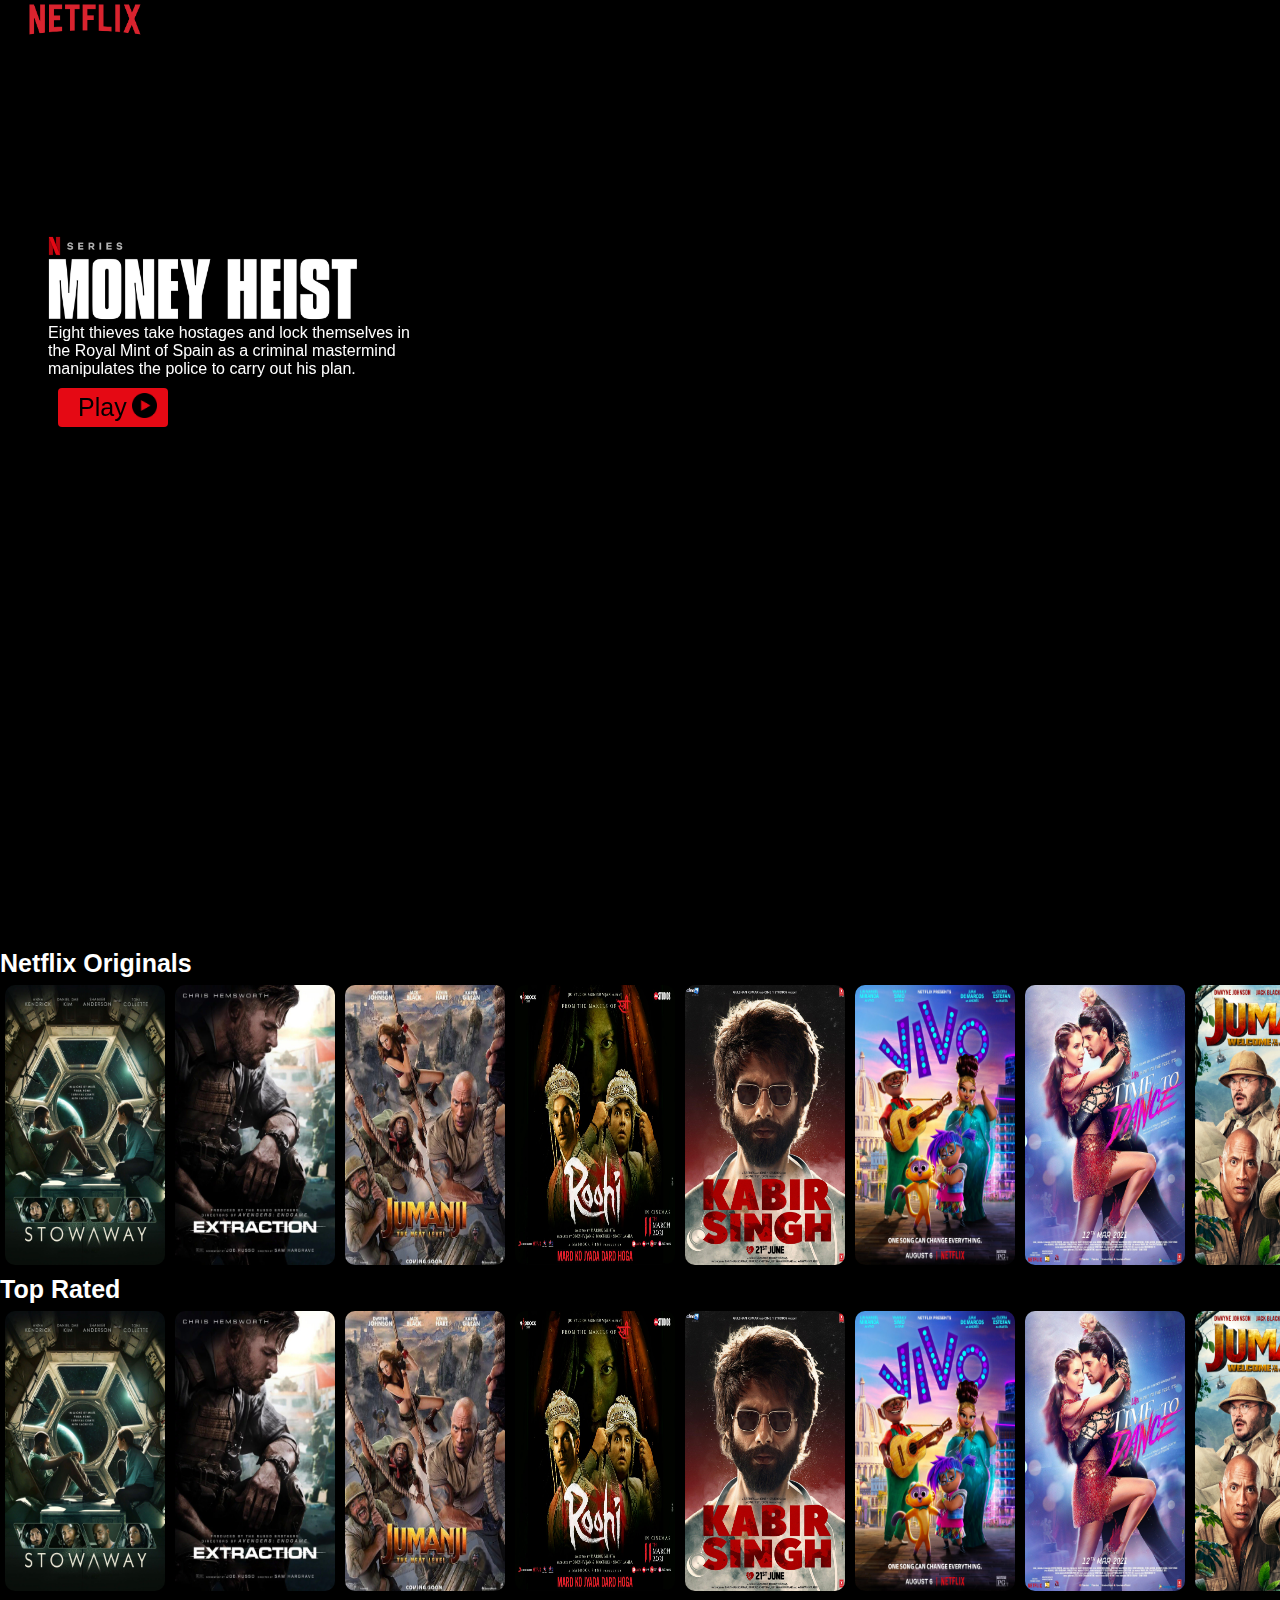
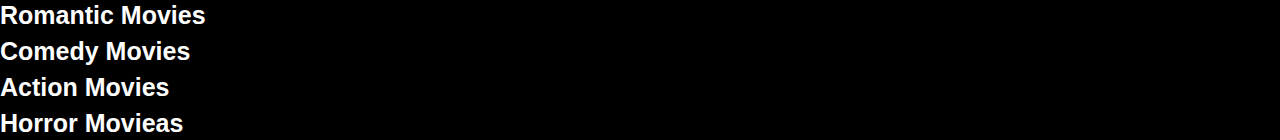
==== moviezone.html @ c8b468e3 "Netflix Clone Project" ====
<!DOCTYPE html>
<html lang="en">
<head>
    <meta charset="UTF-8">
    <meta http-equiv="X-UA-Compatible" content="IE=edge">
    <meta name="viewport" content="width=device-width, initial-scale=1.0">
    <!-- <title>Movie Area</title> -->
    <title>Netflix India – Watch TV Shows Online, Watch Movies Online</title>
    <link rel="icon" href="assets/icon.ico">
    <link rel="stylesheet" href="moviezone.css">
</head>
<body>
    <section class="container">
        <div class="head">
            <img src="assets/Netflix_Logo.png" alt="Logo">
        </div>
    </section>

    <div class="home-image">
        <div class="home-image-text">
            <img class="money" src="assets/monetharis.png" alt="">
            <p>
                Eight thieves take hostages and lock themselves in the Royal Mint of Spain as a criminal mastermind manipulates the police to carry out his plan.
            </p>

            <a style="text-decoration: none;" href="assets/MoneyH.mp4">
            <p class="play-button">Play
                <img src="assets/play.png" alt="">
            </p>
            </a>
        </div>
    </div>

    <div class="original">
        <h3>Netflix Originals</h3>
        <div class="NO">
            <img src="assets/poster10.jfif" alt="">
            <img src="assets/poster11.jfif" alt="">
            <img src="assets/poster12.png" alt="">
            <img src="assets/poster13.jpg" alt="">
            <img src="assets/poster14.jpg" alt="">
            <img src="assets/poster15.jpg" alt="">
            <img src="assets/poster16.jpg" alt="">
            <img src="assets/poster17.jpg" alt="">

            <img src="assets/poster10.jfif" alt="">
            <img src="assets/poster11.jfif" alt="">
            <img src="assets/poster12.png" alt="">
            <img src="assets/poster13.jpg" alt="">
            <img src="assets/poster14.jpg" alt="">
            <img src="assets/poster15.jpg" alt="">
            <img src="assets/poster16.jpg" alt="">
            <img src="assets/poster17.jpg" alt="">
        </div>
    </div>

    <div>
        <h3>Top Rated</h3>
        <div class="TR">
            <img src="assets/poster10.jfif" alt="">
            <img src="assets/poster11.jfif" alt="">
            <img src="assets/poster12.png" alt="">
            <img src="assets/poster13.jpg" alt="">
            <img src="assets/poster14.jpg" alt="">
            <img src="assets/poster15.jpg" alt="">
            <img src="assets/poster16.jpg" alt="">
            <img src="assets/poster17.jpg" alt="">

            <img src="assets/poster10.jfif" alt="">
            <img src="assets/poster11.jfif" alt="">
            <img src="assets/poster12.png" alt="">
            <img src="assets/poster13.jpg" alt="">
            <img src="assets/poster14.jpg" alt="">
            <img src="assets/poster15.jpg" alt="">
            <img src="assets/poster16.jpg" alt="">
            <img src="assets/poster17.jpg" alt="">
        </div>
    </div>

    <div>
        <h3>Romantic Movies</h3>
        <div class="RM">

        </div>
    </div>

    <div>
        <h3>Comedy Movies</h3>
        <div class="CM">
            
        </div>
    </div>

    <div>
        <h3>Action Movies</h3>
        <div class="AM">
           
        </div>
    </div>

    <div>
        <h3>Horror Movieas</h3>
        <div class="HM">

        </div>
    </div>
    

</body>
</html>
---- moviezone.css ----
*{
    margin: 0 ;
    padding: 0 ;
}

body{
    font-family: Arial, Helvetica, sans-serif;
    background-color: black;
}

.container{
    display: flex;
    margin: 5px;
}

.head img{
    position: relative;
    width: 11%;
    z-index: 1;
    margin-left: 10px;
    margin-top: -15px;
    margin-bottom: -14px;
}

.home-image{
    background-image: url(assets/hoome.jpg);
    background-position: center;
    background-repeat: no-repeat;
    background-size: cover;
    width: 98%;
    height: 100vh;
    border-radius: 20px;
    position: relative;
    filter: brightness();
}

.home-image-text{
    color: #fff;
    position: relative;
    width: 30%;
    top: 12rem;
    left: 3rem;
    z-index: 1;
}

.money{
    width: 100%;
    height: auto;
}

.play-button{
    background-color: #E50914;
    color: #000;
    border-radius:4px;
    width: 70px;
    padding: 5px 20px 5px;
    font-size: 25px;
    margin: 10px;
}

.play-button img{
    margin-top: 0px;
    padding-left: 5px;
    width: 25px;
    position: absolute;
}

h3{
    color: #fff;
    margin-top: 5px;
    font-size: 25px;
}
.NO,
.TR,
.RM,
.CM,
.AM,
.HM{
    display: flex;
    overflow-y: hidden;
    /* height: 55vh; */
    padding-top: 2px;
    margin-left: 0px;
    /* margin-bottom: -50px; */
}

.NO img,
.TR img,
.RM img,
.CM img,
.AM img,
.HM img{
    margin: 5px;
    width: 160px;
    height: 280px;
    border-radius: 10px;
}

.original .NO img:hover{
    transform: scale(1.1);
    transition: 0.4s ease-in-out;
    transition-delay: 0.1s;
    filter: brightness(70%);
}




html{
    overflow: scroll;
    overflow-x: hidden;
}

::-webkit-scrollbar{
    /* width: 0px; */
    background: transparent;
}
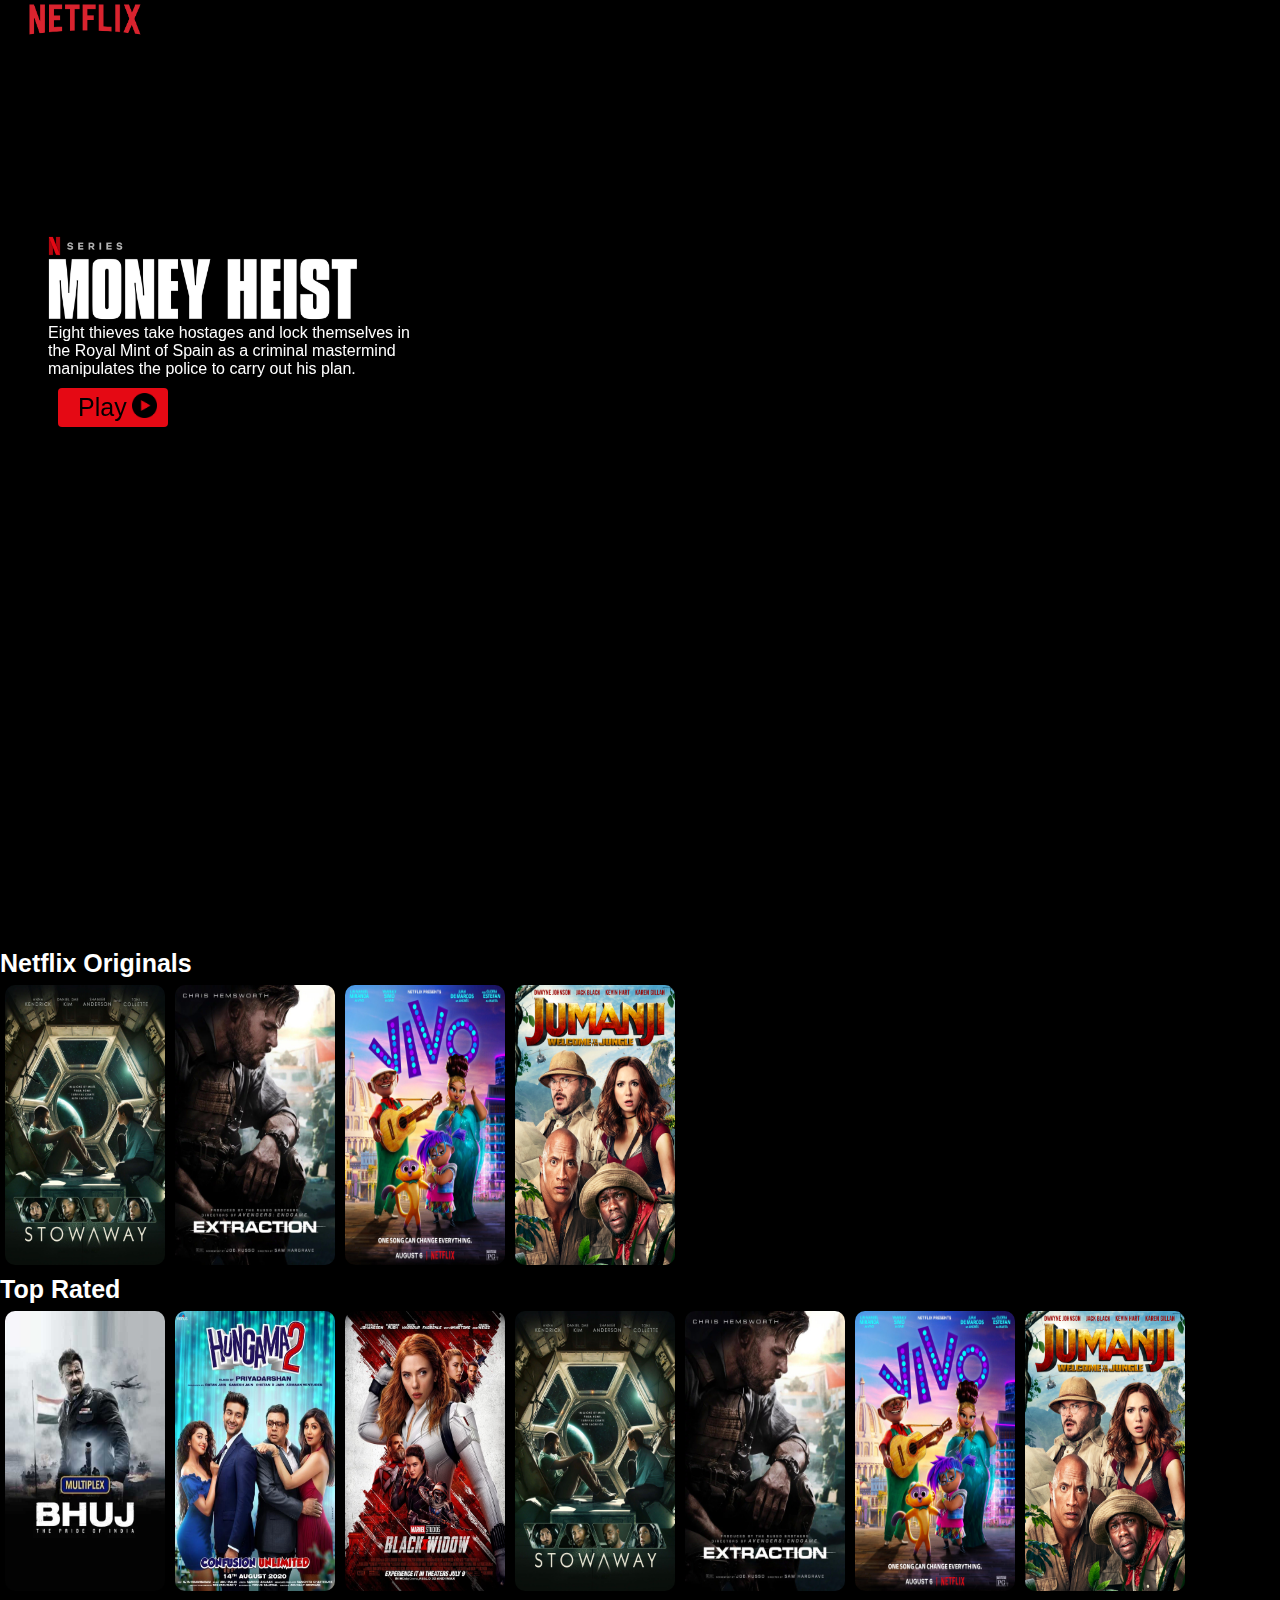
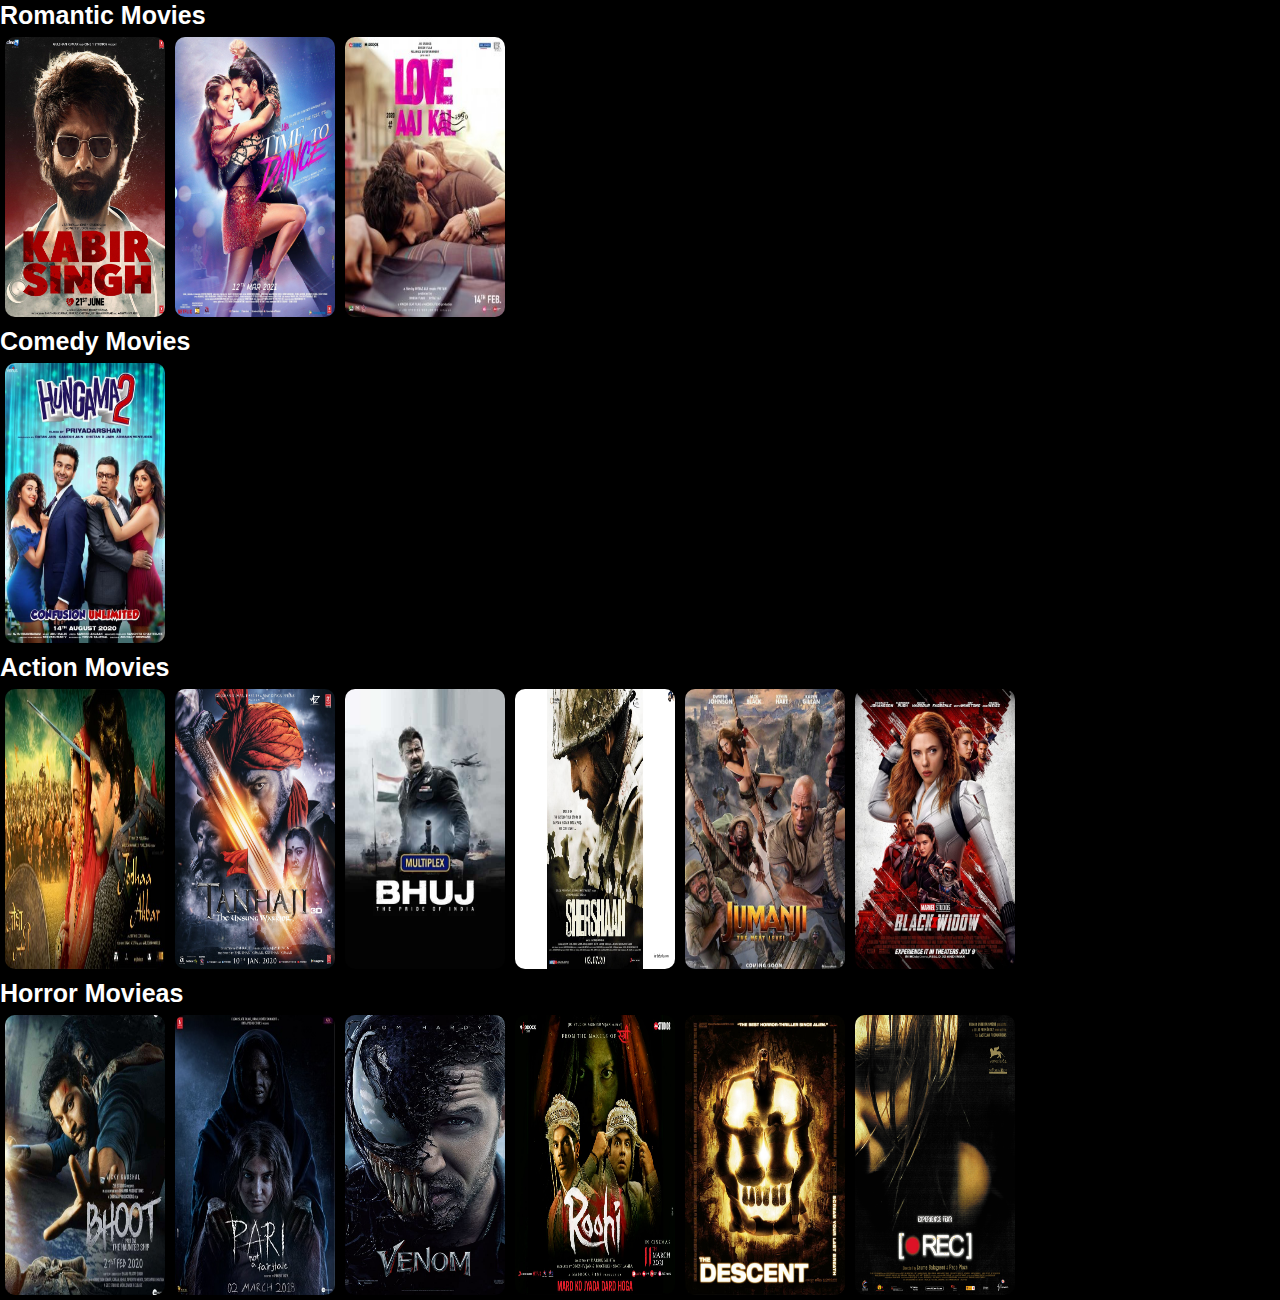
==== commit 738bfec1: "Netflix Clone Project" ====
--- a/moviezone.html
+++ b/moviezone.html
@@ -36,20 +36,7 @@
         <div class="NO">
             <img src="assets/poster10.jfif" alt="">
             <img src="assets/poster11.jfif" alt="">
-            <img src="assets/poster12.png" alt="">
-            <img src="assets/poster13.jpg" alt="">
-            <img src="assets/poster14.jpg" alt="">
             <img src="assets/poster15.jpg" alt="">
-            <img src="assets/poster16.jpg" alt="">
-            <img src="assets/poster17.jpg" alt="">
-
-            <img src="assets/poster10.jfif" alt="">
-            <img src="assets/poster11.jfif" alt="">
-            <img src="assets/poster12.png" alt="">
-            <img src="assets/poster13.jpg" alt="">
-            <img src="assets/poster14.jpg" alt="">
-            <img src="assets/poster15.jpg" alt="">
-            <img src="assets/poster16.jpg" alt="">
             <img src="assets/poster17.jpg" alt="">
         </div>
     </div>
@@ -57,22 +44,12 @@
     <div>
         <h3>Top Rated</h3>
         <div class="TR">
+            <img src="assets/action3.jpg" alt="">
+            <img src="assets/comedy1.jpg" alt="">
+            <img src="assets/action6.jpg" alt="">
             <img src="assets/poster10.jfif" alt="">
             <img src="assets/poster11.jfif" alt="">
-            <img src="assets/poster12.png" alt="">
-            <img src="assets/poster13.jpg" alt="">
-            <img src="assets/poster14.jpg" alt="">
             <img src="assets/poster15.jpg" alt="">
-            <img src="assets/poster16.jpg" alt="">
-            <img src="assets/poster17.jpg" alt="">
-
-            <img src="assets/poster10.jfif" alt="">
-            <img src="assets/poster11.jfif" alt="">
-            <img src="assets/poster12.png" alt="">
-            <img src="assets/poster13.jpg" alt="">
-            <img src="assets/poster14.jpg" alt="">
-            <img src="assets/poster15.jpg" alt="">
-            <img src="assets/poster16.jpg" alt="">
             <img src="assets/poster17.jpg" alt="">
         </div>
     </div>
@@ -80,6 +57,9 @@
     <div>
         <h3>Romantic Movies</h3>
         <div class="RM">
+            <img src="assets/romantic1.jpg" alt="">
+            <img src="assets/romantic2.jpg" alt="">
+            <img src="assets/romantic3.jpg" alt="">
 
         </div>
     </div>
@@ -87,21 +67,32 @@
     <div>
         <h3>Comedy Movies</h3>
         <div class="CM">
-            
+            <img src="assets/comedy1.jpg" alt="">
         </div>
     </div>
 
     <div>
         <h3>Action Movies</h3>
         <div class="AM">
-           
+           <img src="assets/action1.jpg" alt="">
+           <img src="assets/action2.jpg" alt="">
+           <img src="assets/action3.jpg" alt="">
+           <img src="assets/action4.jpg" alt="">
+           <img src="assets/action5.png" alt="">
+           <img src="assets/action6.jpg" alt="">
+
         </div>
     </div>
 
     <div>
         <h3>Horror Movieas</h3>
         <div class="HM">
-
+            <img src="assets/horror1.jpg" alt="">
+            <img src="assets/horror2.jpg" alt="">
+            <img src="assets/horror3.jpg" alt="">
+            <img src="assets/horror4.jpg" alt="">
+            <img src="assets/horror5.jpg" alt="">
+            <img src="assets/horror6.jpg" alt="">
         </div>
     </div>
     
--- a/moviezone.css
+++ b/moviezone.css
@@ -97,7 +97,12 @@
     border-radius: 10px;
 }
 
-.original .NO img:hover{
+.original .NO img:hover,
+.TR img:hover,
+.RM img:hover,
+.CM img:hover,
+.AM img:hover,
+.HM img:hover{
     transform: scale(1.1);
     transition: 0.4s ease-in-out;
     transition-delay: 0.1s;
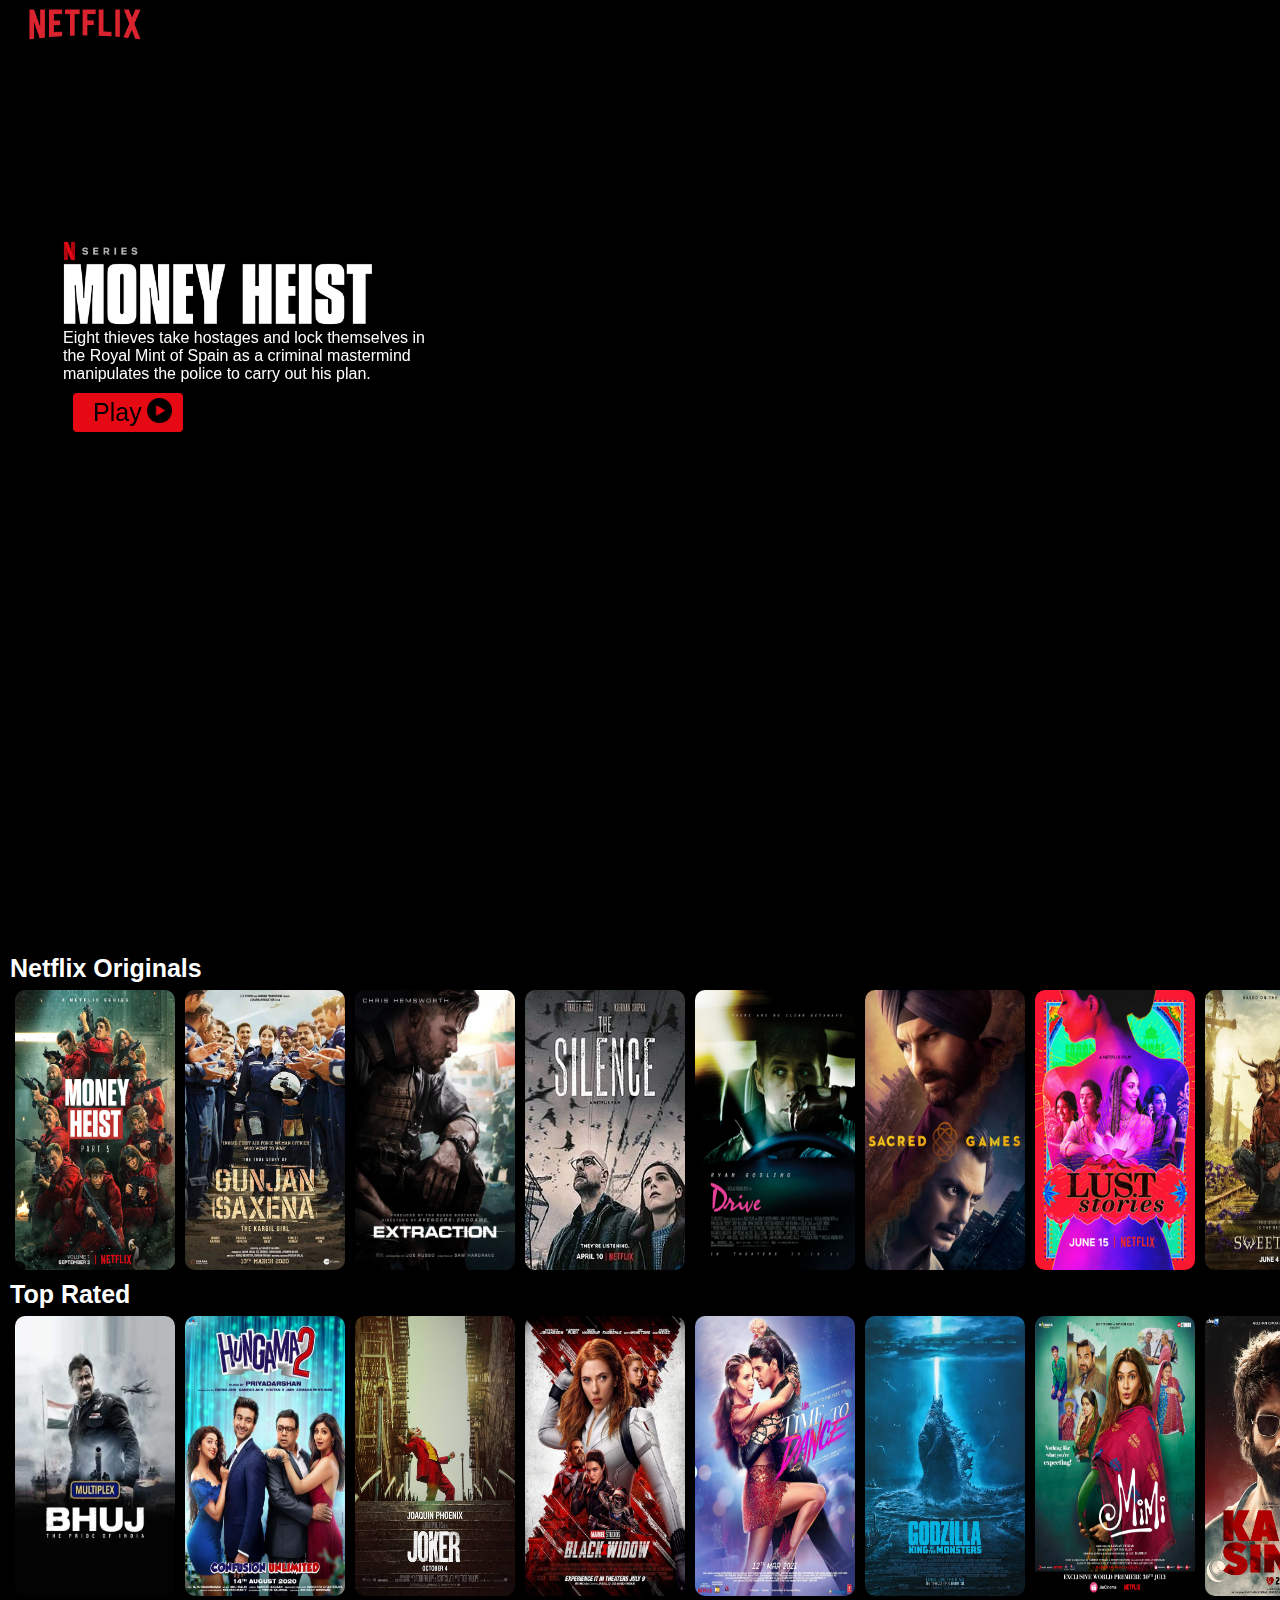
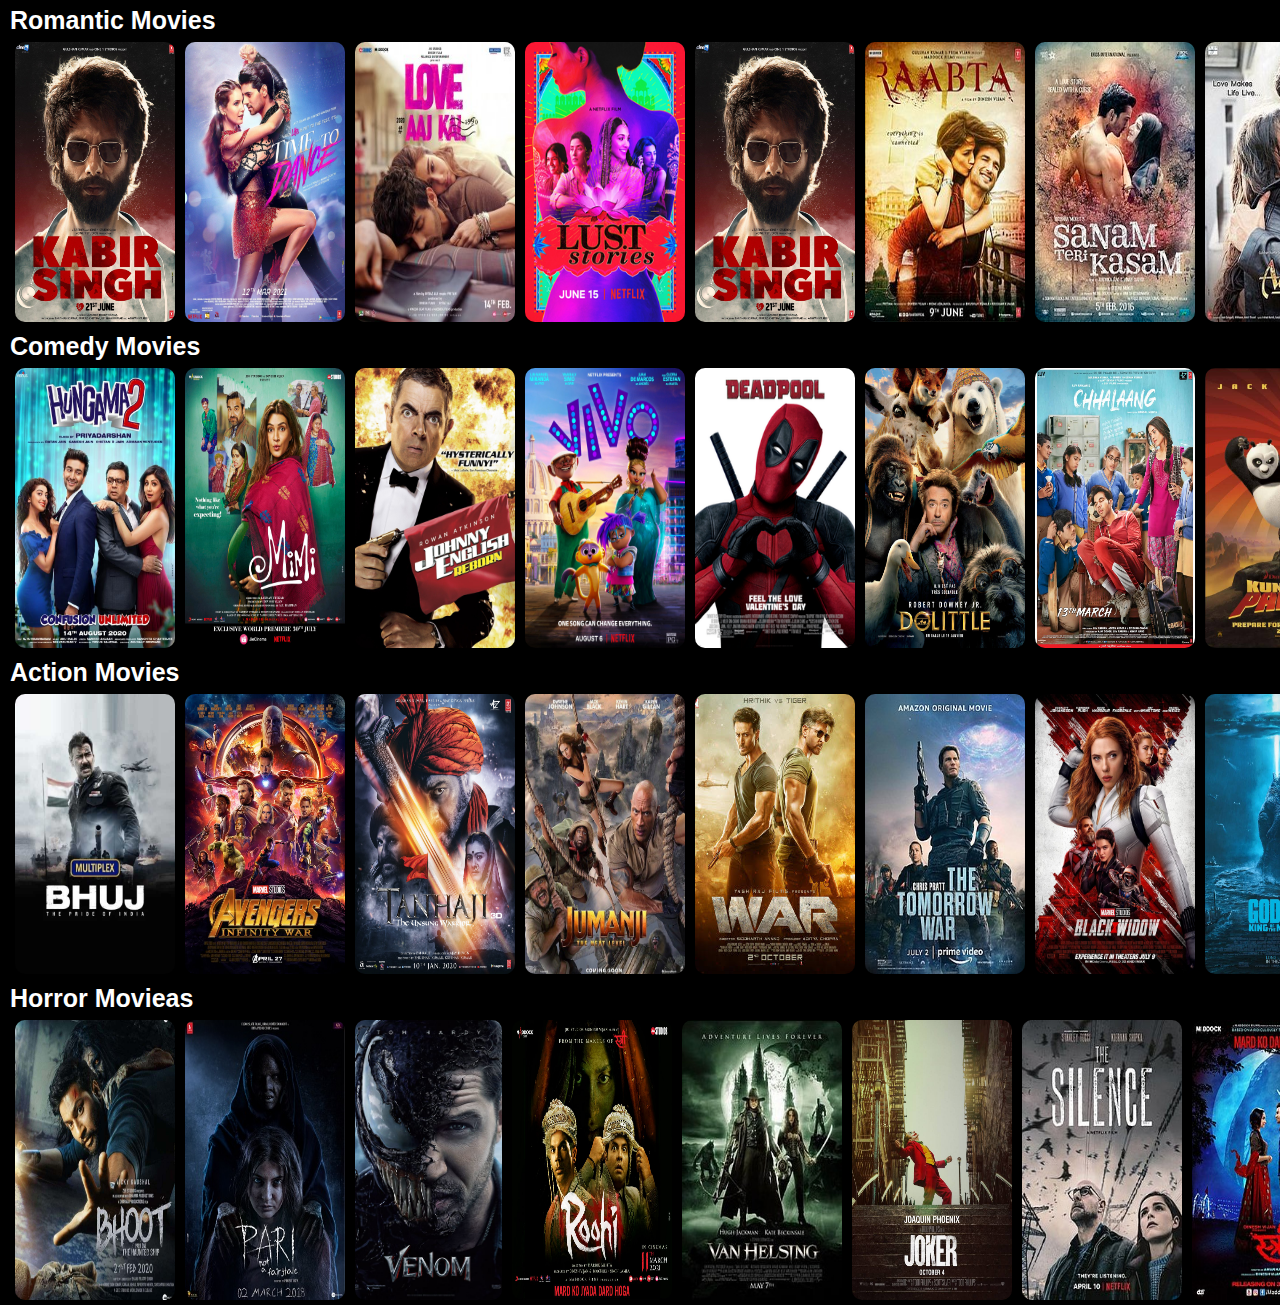
==== commit a2cb8530: "Netflix Project Clone" ====
--- a/moviezone.html
+++ b/moviezone.html
@@ -34,23 +34,42 @@
     <div class="original">
         <h3>Netflix Originals</h3>
         <div class="NO">
-            <img src="assets/poster10.jfif" alt="">
-            <img src="assets/poster11.jfif" alt="">
-            <img src="assets/poster15.jpg" alt="">
-            <img src="assets/poster17.jpg" alt="">
+            <img src="assets/netflix1.jpg" alt="">
+            <img src="assets/netflix2.jfif" alt="">
+            <img src="assets/netflix3.jfif" alt="">
+            <img src="assets/netflix4.jpg" alt="">
+            <img src="assets/netflix5.jpg" alt="">
+            <img src="assets/netflix6.jpg" alt="">
+            <img src="assets/netflix7.jpg" alt="">
+            <img src="assets/netflix8.jpg" alt="">
+            <img src="assets/netflix9.jpg" alt="">
+            <img src="assets/netflix10.jpg" alt="">
+            <img src="assets/netflix11.jpg" alt="">
+            <img src="assets/netflix12.jpg" alt="">
+            <img src="assets/netflix13.jpg" alt="">
+            <img src="assets/netflix14.jpg" alt="">
+            <img src="assets/netflix15.jpg" alt="">
         </div>
     </div>
 
     <div>
         <h3>Top Rated</h3>
         <div class="TR">
-            <img src="assets/action3.jpg" alt="">
+            <img src="assets/action1.jpg" alt="">
             <img src="assets/comedy1.jpg" alt="">
-            <img src="assets/action6.jpg" alt="">
-            <img src="assets/poster10.jfif" alt="">
-            <img src="assets/poster11.jfif" alt="">
-            <img src="assets/poster15.jpg" alt="">
-            <img src="assets/poster17.jpg" alt="">
+            <img src="assets/horror6.jfif" alt="">
+            <img src="assets/action7.jpg" alt="">
+            <img src="assets/romantic2.jpg" alt="">
+            <img src="assets/action8.jfif" alt="">
+            <img src="assets/comedy2.jpg" alt="">
+            <img src="assets/romantic1.jpg" alt="">
+            <img src="assets/comedy4.jpg" alt="">
+            <img src="assets/horror9.jpg" alt="">
+            <img src="assets/action9.jpeg" alt="">
+            <img src="assets/romantic6.jpg" alt="">
+            <img src="assets/comedy6.jpg" alt="">
+            <img src="assets/action13.jpeg" alt="">
+            <img src="assets/horror4.jpg" alt="">
         </div>
     </div>
 
@@ -60,7 +79,18 @@
             <img src="assets/romantic1.jpg" alt="">
             <img src="assets/romantic2.jpg" alt="">
             <img src="assets/romantic3.jpg" alt="">
-
+            <img src="assets/romantic4.jpg" alt="">
+            <img src="assets/romantic5.jpg" alt="">
+            <img src="assets/romantic6.jpg" alt="">
+            <img src="assets/romantic7.jpg" alt="">
+            <img src="assets/romantic8.jpg" alt="">
+            <img src="assets/romantic9.jpg" alt="">
+            <img src="assets/romantic10.jpg" alt="">
+            <img src="assets/romantic11.jpg" alt="">
+            <img src="assets/romantic12.jpg" alt="">
+            <img src="assets/romantic13.jpg" alt="">
+            <img src="assets/romantic14.jpg" alt="">
+            <img src="assets/romantic15.jpg" alt="">
         </div>
     </div>
 
@@ -68,6 +98,20 @@
         <h3>Comedy Movies</h3>
         <div class="CM">
             <img src="assets/comedy1.jpg" alt="">
+            <img src="assets/comedy2.jpg" alt="">
+            <img src="assets/comedy3.jpg" alt="">
+            <img src="assets/comedy4.jpg" alt="">
+            <img src="assets/comedy5.jpg" alt="">
+            <img src="assets/comedy6.jpg" alt="">
+            <img src="assets/comedy7.jpg" alt="">
+            <img src="assets/comedy8.jpg" alt="">
+            <img src="assets/comedy9.jpg" alt="">
+            <img src="assets/comedy10.jpg" alt="">
+            <img src="assets/comedy11.jpg" alt="">
+            <img src="assets/comedy12.jpg" alt="">
+            <img src="assets/comedy13.jpg" alt="">
+            <img src="assets/comedy14.jpg" alt="">
+            <img src="assets/comedy15.jpg" alt="">
         </div>
     </div>
 
@@ -75,11 +119,20 @@
         <h3>Action Movies</h3>
         <div class="AM">
            <img src="assets/action1.jpg" alt="">
-           <img src="assets/action2.jpg" alt="">
+           <img src="assets/action2.jfif" alt="">
            <img src="assets/action3.jpg" alt="">
-           <img src="assets/action4.jpg" alt="">
-           <img src="assets/action5.png" alt="">
+           <img src="assets/action4.png" alt="">
+           <img src="assets/action5.jfif" alt="">
            <img src="assets/action6.jpg" alt="">
+           <img src="assets/action7.jpg" alt="">
+           <img src="assets/action8.jfif" alt="">
+           <img src="assets/action9.jpeg" alt="">
+           <img src="assets/action10.jpeg" alt="">
+           <img src="assets/action11.jfif" alt="">
+           <img src="assets/action12.jpg" alt="">
+           <img src="assets/action13.jpeg" alt="">
+           <img src="assets/action14.jpg" alt="">
+           <img src="assets/action15.jfif" alt="">
 
         </div>
     </div>
@@ -92,7 +145,16 @@
             <img src="assets/horror3.jpg" alt="">
             <img src="assets/horror4.jpg" alt="">
             <img src="assets/horror5.jpg" alt="">
-            <img src="assets/horror6.jpg" alt="">
+            <img src="assets/horror6.jfif" alt="">
+            <img src="assets/horror7.jpg" alt="">
+            <img src="assets/horror8.jpg" alt="">
+            <img src="assets/horror9.jpg" alt="">
+            <img src="assets/horror10.jfif" alt="">
+            <img src="assets/horror11.jpg" alt="">
+            <img src="assets/horror12.jpg" alt="">
+            <img src="assets/horror13.jfif" alt="">
+            <img src="assets/horror14.jpg" alt="">
+            <img src="assets/horror15.jfif" alt="">
         </div>
     </div>
     
--- a/moviezone.css
+++ b/moviezone.css
@@ -19,7 +19,7 @@
     width: 11%;
     z-index: 1;
     margin-left: 10px;
-    margin-top: -15px;
+    margin-top: -10px;
     margin-bottom: -14px;
 }
 
@@ -33,6 +33,7 @@
     border-radius: 20px;
     position: relative;
     filter: brightness();
+    margin-left: 15px;
 }
 
 .home-image-text{
@@ -70,6 +71,7 @@
     color: #fff;
     margin-top: 5px;
     font-size: 25px;
+    margin-left: 10px;
 }
 .NO,
 .TR,
@@ -81,7 +83,7 @@
     overflow-y: hidden;
     /* height: 55vh; */
     padding-top: 2px;
-    margin-left: 0px;
+    margin-left: 10px;
     /* margin-bottom: -50px; */
 }
 
@@ -113,11 +115,14 @@
 
 
 html{
-    overflow: scroll;
+    overflow: scroll; 
     overflow-x: hidden;
 }
 
 ::-webkit-scrollbar{
     /* width: 0px; */
     background: transparent;
+    
 }
+
+   
